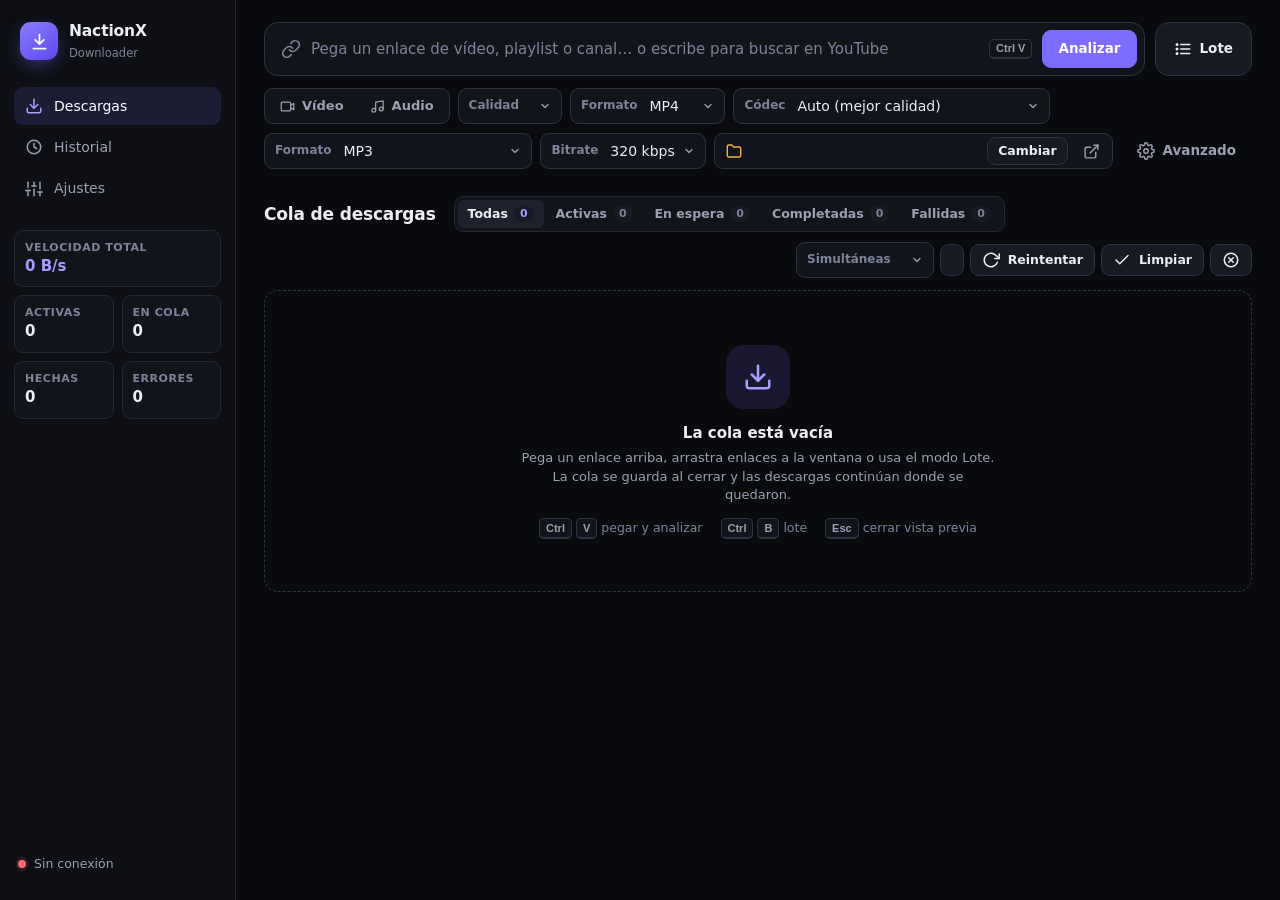
==== nactionx/web/index.html @ 04d04a54 "NactionX Downloader 1.0.0 Gestor de descargas de vídeo y audio con cola real, reintentos, recorte, r" ====
<!doctype html>
<html lang="es">
<head>
<meta charset="utf-8">
<meta name="viewport" content="width=device-width, initial-scale=1">
<title>NactionX Downloader</title>
<link rel="icon" href="icon.svg">
<link rel="stylesheet" href="app.css">
</head>
<body>
<div class="app">
  <aside class="side">
    <div class="brand">
      <div class="logo" aria-hidden="true"><svg class="i" viewBox="0 0 24 24"><path d="M12 4v11m-5-5 5 5 5-5M5 20h14"/></svg></div>
      <div><b>NactionX</b><small>Downloader</small></div>
    </div>
    <nav id="nav" aria-label="Secciones">
      <button data-view="downloads" class="active"><svg class="i" viewBox="0 0 24 24" aria-hidden="true"><path d="M21 15v4a2 2 0 0 1-2 2H5a2 2 0 0 1-2-2v-4"/><polyline points="7 10 12 15 17 10"/><line x1="12" y1="15" x2="12" y2="3"/></svg>Descargas<span class="count" id="navCount" hidden></span></button>
      <button data-view="history"><svg class="i" viewBox="0 0 24 24" aria-hidden="true"><circle cx="12" cy="12" r="9"/><polyline points="12 7 12 12 15.5 14"/></svg>Historial</button>
      <button data-view="settings"><svg class="i" viewBox="0 0 24 24" aria-hidden="true"><line x1="4" y1="21" x2="4" y2="14"/><line x1="4" y1="10" x2="4" y2="3"/><line x1="12" y1="21" x2="12" y2="12"/><line x1="12" y1="8" x2="12" y2="3"/><line x1="20" y1="21" x2="20" y2="16"/><line x1="20" y1="12" x2="20" y2="3"/><line x1="1" y1="14" x2="7" y2="14"/><line x1="9" y1="8" x2="15" y2="8"/><line x1="17" y1="16" x2="23" y2="16"/></svg>Ajustes</button>
    </nav>
    <div class="side-stats" aria-live="polite">
      <div class="stat wide"><span>Velocidad total</span><b class="tnum" id="stSpeed">0 B/s</b></div>
      <div class="stat"><span>Activas</span><b class="tnum" id="stActive">0</b></div>
      <div class="stat"><span>En cola</span><b class="tnum" id="stQueued">0</b></div>
      <div class="stat"><span>Hechas</span><b class="tnum" id="stDone">0</b></div>
      <div class="stat"><span>Errores</span><b class="tnum" id="stErr">0</b></div>
    </div>
    <div class="side-foot">
      <button class="update-pill" id="updatePill" hidden><svg class="i" viewBox="0 0 24 24" aria-hidden="true"><polyline points="23 4 23 10 17 10"/><path d="M20.49 15a9 9 0 1 1-2.12-9.36L23 10"/></svg><span id="updatePillText">Actualización del motor</span></button>
      <div class="conn" id="conn"><i class="dot"></i><span id="connText">Conectando…</span></div>
      <small id="verText"></small>
    </div>
  </aside>

  <main id="main">
    <!-- ================= DESCARGAS ================= -->
    <section class="view" id="view-downloads">
      <div class="omni">
        <div class="omnibox">
          <svg class="i" viewBox="0 0 24 24" aria-hidden="true"><path d="M10 13a5 5 0 0 0 7.54.54l3-3a5 5 0 0 0-7.07-7.07l-1.72 1.71"/><path d="M14 11a5 5 0 0 0-7.54-.54l-3 3a5 5 0 0 0 7.07 7.07l1.71-1.71"/></svg>
          <label class="sr" for="q">Enlace o búsqueda</label>
          <input id="q" autocomplete="off" spellcheck="false" placeholder="Pega un enlace de vídeo, playlist o canal… o escribe para buscar en YouTube">
          <kbd id="pasteKbd">Ctrl V</kbd>
          <button class="btn primary" id="btnAnalyze">Analizar</button>
        </div>
        <button class="btn side-b" id="btnBatch" title="Añadir muchos enlaces a la vez"><svg class="i" viewBox="0 0 24 24" aria-hidden="true"><line x1="9" y1="6" x2="21" y2="6"/><line x1="9" y1="12" x2="21" y2="12"/><line x1="9" y1="18" x2="21" y2="18"/><circle cx="4" cy="6" r="1"/><circle cx="4" cy="12" r="1"/><circle cx="4" cy="18" r="1"/></svg>Lote</button>
      </div>

      <div class="optbar">
        <div class="seg" id="modeSeg" role="group" aria-label="Tipo de descarga">
          <button data-mode="video"><svg class="i" viewBox="0 0 24 24" aria-hidden="true"><rect x="2" y="5" width="15" height="14" rx="2"/><path d="m17 10 5-3v10l-5-3"/></svg>Vídeo</button>
          <button data-mode="audio"><svg class="i" viewBox="0 0 24 24" aria-hidden="true"><path d="M9 18V5l12-2v13"/><circle cx="6" cy="18" r="3"/><circle cx="18" cy="16" r="3"/></svg>Audio</button>
        </div>
        <label class="field" data-for="video"><span>Calidad</span><select id="oQuality" data-key="quality"></select></label>
        <label class="field" data-for="video"><span>Formato</span><select id="oContainer" data-key="container">
          <option value="mp4">MP4</option><option value="mkv">MKV</option><option value="webm">WEBM</option></select></label>
        <label class="field" data-for="video"><span>Códec</span><select id="oCodec" data-key="codec">
          <option value="auto">Auto (mejor calidad)</option><option value="h264">H.264 (máxima compatibilidad)</option><option value="vp9">VP9</option><option value="av01">AV1</option></select></label>
        <label class="field" data-for="audio"><span>Formato</span><select id="oAudioFormat" data-key="audio_format">
          <option value="mp3">MP3</option><option value="m4a">M4A (AAC)</option><option value="opus">OPUS</option><option value="flac">FLAC (sin pérdida)</option><option value="wav">WAV (sin comprimir)</option><option value="original">Original (sin convertir)</option></select></label>
        <label class="field" data-for="audio" id="bitrateField"><span>Bitrate</span><select id="oBitrate" data-key="audio_bitrate">
          <option value="320">320 kbps</option><option value="256">256 kbps</option><option value="192">192 kbps</option><option value="128">128 kbps</option></select></label>
        <div class="folder" title="Carpeta de destino">
          <svg class="i" viewBox="0 0 24 24" aria-hidden="true"><path d="M22 19a2 2 0 0 1-2 2H4a2 2 0 0 1-2-2V5a2 2 0 0 1 2-2h5l2 3h9a2 2 0 0 1 2 2z"/></svg>
          <span class="path" data-folder-path></span>
          <span class="fchip" data-folder-free hidden></span>
          <span class="fchip warn" data-folder-cloud hidden></span>
          <button class="btn sm" data-pick>Cambiar</button>
          <button class="ibtn" data-openfolder title="Abrir carpeta" aria-label="Abrir carpeta de destino"><svg class="i" viewBox="0 0 24 24"><path d="M18 13v6a2 2 0 0 1-2 2H5a2 2 0 0 1-2-2V8a2 2 0 0 1 2-2h6"/><polyline points="15 3 21 3 21 9"/><line x1="10" y1="14" x2="21" y2="3"/></svg></button>
        </div>
        <button class="btn ghost" id="btnAdv" aria-expanded="false" aria-controls="adv"><svg class="i" viewBox="0 0 24 24" aria-hidden="true"><circle cx="12" cy="12" r="3"/><path d="M19.4 15a1.65 1.65 0 0 0 .33 1.82l.06.06a2 2 0 1 1-2.83 2.83l-.06-.06a1.65 1.65 0 0 0-1.82-.33 1.65 1.65 0 0 0-1 1.51V21a2 2 0 1 1-4 0v-.09A1.65 1.65 0 0 0 9 19.4a1.65 1.65 0 0 0-1.82.33l-.06.06a2 2 0 1 1-2.83-2.83l.06-.06A1.65 1.65 0 0 0 4.68 15a1.65 1.65 0 0 0-1.51-1H3a2 2 0 1 1 0-4h.09A1.65 1.65 0 0 0 4.6 9a1.65 1.65 0 0 0-.33-1.82l-.06-.06a2 2 0 1 1 2.83-2.83l.06.06A1.65 1.65 0 0 0 9 4.68a1.65 1.65 0 0 0 1-1.51V3a2 2 0 1 1 4 0v.09a1.65 1.65 0 0 0 1 1.51 1.65 1.65 0 0 0 1.82-.33l.06-.06a2 2 0 1 1 2.83 2.83l-.06.06A1.65 1.65 0 0 0 19.4 9a1.65 1.65 0 0 0 1.51 1H21a2 2 0 1 1 0 4h-.09a1.65 1.65 0 0 0-1.51 1z"/></svg>Avanzado</button>
      </div>

      <div class="card adv" id="adv" hidden>
        <div class="opt" data-for="video"><div class="lbl"><b>Subtítulos</b><small>Descargar pistas de subtítulos</small></div><label class="switch"><input type="checkbox" data-key="subtitles" aria-label="Subtítulos"><span></span></label></div>
        <div class="opt" data-for="video"><div class="lbl"><b>Idiomas</b><small>Códigos separados por coma</small></div><input type="text" data-key="sub_langs" placeholder="es,en" aria-label="Idiomas de subtítulos"></div>
        <div class="opt" data-for="video"><div class="lbl"><b>Subtítulos automáticos</b><small>Si no hay subtítulos reales</small></div><label class="switch"><input type="checkbox" data-key="auto_subs" aria-label="Subtítulos automáticos"><span></span></label></div>
        <div class="opt" data-for="video"><div class="lbl"><b>Incrustar subtítulos</b><small>Dentro del vídeo (si no, .srt aparte)</small></div><label class="switch"><input type="checkbox" data-key="embed_subs" aria-label="Incrustar subtítulos"><span></span></label></div>
        <div class="opt"><div class="lbl"><b>Carátula</b><small>Incrusta la miniatura en el archivo</small></div><label class="switch"><input type="checkbox" data-key="embed_thumbnail" aria-label="Incrustar carátula"><span></span></label></div>
        <div class="opt"><div class="lbl"><b>Metadatos y capítulos</b><small>Título, artista, fecha, capítulos</small></div><label class="switch"><input type="checkbox" data-key="embed_metadata" aria-label="Metadatos y capítulos"><span></span></label></div>
        <div class="opt"><div class="lbl"><b>SponsorBlock</b><small>Quita patrocinios y autopromoción</small></div><label class="switch"><input type="checkbox" data-key="sponsorblock" aria-label="SponsorBlock"><span></span></label></div>
        <div class="opt"><div class="lbl"><b>Subcarpeta por playlist</b><small>Agrupa cada lista en su carpeta</small></div><label class="switch"><input type="checkbox" data-key="playlist_subfolder" aria-label="Subcarpeta por playlist"><span></span></label></div>
        <div class="full">
          <div class="lbl" style="min-width:150px"><b style="font-size:13px">Nombre de archivo</b></div>
          <select id="tplPreset" aria-label="Plantilla de nombre">
            <option value="%(title)s.%(ext)s">Título</option>
            <option value="%(title)s [%(id)s].%(ext)s">Título [ID]</option>
            <option value="%(uploader)s - %(title)s.%(ext)s">Canal - Título</option>
            <option value="%(upload_date>%Y-%m-%d)s - %(title)s.%(ext)s">Fecha - Título</option>
            <option value="%(uploader)s/%(title)s.%(ext)s">Carpeta por canal / Título</option>
            <option value="custom">Personalizado…</option>
          </select>
          <input type="text" id="tplInput" spellcheck="false" aria-label="Plantilla personalizada" placeholder="%(title)s.%(ext)s">
          <button class="btn sm" id="tplSave" hidden>Guardar plantilla</button>
        </div>
      </div>

      <div class="banner warn" id="issuesBanner" hidden>
        <svg class="i" viewBox="0 0 24 24" aria-hidden="true"><path d="M10.29 3.86 1.82 18a2 2 0 0 0 1.71 3h16.94a2 2 0 0 0 1.71-3L13.71 3.86a2 2 0 0 0-3.42 0z"/><line x1="12" y1="9" x2="12" y2="13"/><line x1="12" y1="17" x2="12.01" y2="17"/></svg>
        <div class="t" id="issuesText"></div>
        <button class="btn sm" data-goto="settings">Ver motor</button>
      </div>

      <div class="banner" id="clipBanner" hidden>
        <svg class="i" viewBox="0 0 24 24" aria-hidden="true"><path d="M16 4h2a2 2 0 0 1 2 2v14a2 2 0 0 1-2 2H6a2 2 0 0 1-2-2V6a2 2 0 0 1 2-2h2"/><rect x="8" y="2" width="8" height="4" rx="1"/></svg>
        <div class="t"><b>Enlace en el portapapeles</b> <span id="clipUrl"></span></div>
        <button class="btn sm" id="clipAnalyze">Analizar</button>
        <button class="btn sm primary" id="clipAdd">Añadir directo</button>
        <button class="ibtn" id="clipClose" aria-label="Descartar"><svg class="i" viewBox="0 0 24 24"><line x1="18" y1="6" x2="6" y2="18"/><line x1="6" y1="6" x2="18" y2="18"/></svg></button>
      </div>

      <div id="preview" aria-live="polite"></div>

      <section class="queue" aria-label="Cola de descargas">
        <div class="qhead">
          <h3>Cola de descargas</h3>
          <div class="tabs" id="qTabs" role="tablist">
            <button data-f="all" class="on">Todas <i>0</i></button>
            <button data-f="active">Activas <i>0</i></button>
            <button data-f="queued">En espera <i>0</i></button>
            <button data-f="done">Completadas <i>0</i></button>
            <button data-f="error">Fallidas <i>0</i></button>
          </div>
          <div class="qactions">
            <label class="field" title="Descargas simultáneas"><span>Simultáneas</span><select data-key="concurrency" data-concurrency></select></label>
            <button class="btn sm" id="btnPauseAll"></button>
            <button class="btn sm" id="btnRetryFailed" title="Reintentar todas las fallidas y canceladas"><svg class="i" viewBox="0 0 24 24" aria-hidden="true"><polyline points="23 4 23 10 17 10"/><path d="M20.49 15a9 9 0 1 1-2.12-9.36L23 10"/></svg>Reintentar</button>
            <button class="btn sm" id="btnClearDone" title="Quitar completadas y canceladas de la lista"><svg class="i" viewBox="0 0 24 24" aria-hidden="true"><polyline points="20 6 9 17 4 12"/></svg>Limpiar</button>
            <button class="btn sm danger" id="btnCancelAll" title="Cancelar todo" aria-label="Cancelar todo"><svg class="i" viewBox="0 0 24 24"><circle cx="12" cy="12" r="9"/><line x1="15" y1="9" x2="9" y2="15"/><line x1="9" y1="9" x2="15" y2="15"/></svg></button>
          </div>
        </div>
        <div id="qList"></div>
        <div class="empty" id="qEmpty">
          <div class="ill"><svg class="i" viewBox="0 0 24 24" aria-hidden="true"><path d="M21 15v4a2 2 0 0 1-2 2H5a2 2 0 0 1-2-2v-4"/><polyline points="7 10 12 15 17 10"/><line x1="12" y1="15" x2="12" y2="3"/></svg></div>
          <b id="emptyTitle">La cola está vacía</b>
          <p id="emptyText"></p>
          <div class="keys" id="emptyKeys"></div>
        </div>
      </section>
    </section>

    <!-- ================= HISTORIAL ================= -->
    <section class="view" id="view-history" hidden>
      <div class="page-h">
        <h1>Historial</h1><span class="sub" id="hCount"></span><span class="grow"></span>
        <input id="hSearch" placeholder="Buscar en el historial…" aria-label="Buscar en el historial">
        <button class="btn danger" id="btnClearHistory"><svg class="i" viewBox="0 0 24 24" aria-hidden="true"><polyline points="3 6 5 6 21 6"/><path d="M19 6l-1 14a2 2 0 0 1-2 2H8a2 2 0 0 1-2-2L5 6"/></svg>Borrar historial</button>
      </div>
      <div class="card" id="hList" style="overflow:hidden"></div>
    </section>

    <!-- ================= AJUSTES ================= -->
    <section class="view" id="view-settings" hidden>
      <div class="page-h"><h1>Ajustes</h1></div>

      <div class="card sgroup">
        <h4>Descargas</h4>
        <div class="srow"><div class="lbl"><b>Carpeta de destino</b><small>Donde se guardan los archivos</small><div class="note" data-folder-note hidden></div></div>
          <div class="ctl"><div class="folder"><svg class="i" viewBox="0 0 24 24" aria-hidden="true"><path d="M22 19a2 2 0 0 1-2 2H4a2 2 0 0 1-2-2V5a2 2 0 0 1 2-2h5l2 3h9a2 2 0 0 1 2 2z"/></svg><span class="path" data-folder-path></span><span class="fchip" data-folder-free hidden></span><button class="btn sm" data-pick>Cambiar</button><button class="ibtn" data-openfolder title="Abrir" aria-label="Abrir carpeta de destino"><svg class="i" viewBox="0 0 24 24"><path d="M18 13v6a2 2 0 0 1-2 2H5a2 2 0 0 1-2-2V8a2 2 0 0 1 2-2h6"/><polyline points="15 3 21 3 21 9"/><line x1="10" y1="14" x2="21" y2="3"/></svg></button></div></div></div>
        <div class="srow"><div class="lbl"><b>Descargas simultáneas</b><small>Cuántos archivos se descargan a la vez; el resto espera en cola</small></div><div class="ctl"><select data-key="concurrency" data-concurrency aria-label="Descargas simultáneas"></select></div></div>
        <div class="srow"><div class="lbl"><b>Límite de velocidad</b><small>Por descarga. Útil para no saturar tu conexión</small></div><div class="ctl"><select data-key="rate_limit" aria-label="Límite de velocidad">
          <option value="">Sin límite</option><option value="500K">500 KB/s</option><option value="1M">1 MB/s</option><option value="2M">2 MB/s</option><option value="5M">5 MB/s</option><option value="10M">10 MB/s</option><option value="20M">20 MB/s</option></select></div></div>
      </div>

      <div class="card sgroup">
        <h4>Cuenta y red</h4>
        <div class="srow"><div class="lbl"><b>Cookies del navegador</b><small>Para vídeos con restricción de edad, privados o de miembros</small><div class="note" id="cookiesNote" hidden></div></div><div class="ctl"><select data-key="cookies_browser" id="oCookiesBrowser" aria-label="Navegador para cookies">
          <option value="">No usar</option><option value="firefox">Firefox (recomendado)</option><option value="chrome">Chrome</option><option value="edge">Edge</option><option value="brave">Brave</option><option value="opera">Opera</option><option value="vivaldi">Vivaldi</option><option value="safari">Safari</option></select></div></div>
        <div class="srow"><div class="lbl"><b>Archivo de cookies</b><small>Un archivo cookies.txt exportado con una extensión del navegador. Tiene prioridad sobre la opción anterior</small></div><div class="ctl"><span class="pathbox" id="cookiesFilePath">Ninguno</span><button class="btn sm" id="btnCookiesFile">Elegir archivo</button><button class="btn sm ghost" id="btnCookiesClear" hidden>Quitar</button></div></div>
        <div class="srow"><div class="lbl"><b>Proxy</b><small>Opcional. Ejemplo: http://127.0.0.1:8080 o socks5://host:1080</small></div><div class="ctl"><input type="text" class="wide" id="proxyInput" spellcheck="false" placeholder="Sin proxy" aria-label="Proxy"><button class="btn sm" id="btnProxySave">Guardar</button></div></div>
      </div>

      <div class="card sgroup">
        <h4>Comportamiento</h4>
        <div class="srow"><div class="lbl"><b>Añadir directamente al pegar</b><small>Pegar un enlace lo manda a la cola sin vista previa, con las opciones actuales</small></div><div class="ctl"><label class="switch"><input type="checkbox" data-key="auto_add" aria-label="Añadir directamente al pegar"><span></span></label></div></div>
        <div class="srow"><div class="lbl"><b>Detectar enlaces en el portapapeles</b><small>Al volver a la ventana, ofrece añadir el enlace que hayas copiado</small></div><div class="ctl"><label class="switch"><input type="checkbox" data-key="clipboard" aria-label="Detectar enlaces en el portapapeles"><span></span></label></div></div>
        <div class="srow"><div class="lbl"><b>Notificaciones</b><small>Un aviso del sistema cuando termina la cola (no uno por archivo)</small></div><div class="ctl"><label class="switch"><input type="checkbox" data-key="notify" aria-label="Notificaciones"><span></span></label></div></div>
        <div class="srow" id="shortcutsRow" hidden><div class="lbl"><b>Accesos directos</b><small>Crea accesos a NactionX Downloader en el escritorio y en el menú Inicio</small></div><div class="ctl"><button class="btn sm" id="btnShortcuts">Crear accesos directos</button></div></div>
        <div class="srow"><div class="lbl"><b>Buscar actualizaciones del motor al abrir</b><small>YouTube cambia a menudo: tener el motor al día evita errores</small></div><div class="ctl"><label class="switch"><input type="checkbox" data-key="check_updates" aria-label="Buscar actualizaciones al abrir"><span></span></label></div></div>
      </div>

      <div class="card sgroup">
        <h4>Motor y componentes</h4>
        <div class="engine" id="engineGrid"></div>
        <ul class="issues" id="engineIssues" hidden></ul>
        <div class="srow"><div class="lbl"><b>Actualización del motor</b><small id="updateText">—</small></div><div class="ctl">
          <button class="btn sm" id="btnCheckUpdate">Buscar actualizaciones</button>
          <button class="btn sm primary" id="btnInstallUpdate" hidden>Actualizar ahora</button>
          <button class="btn sm primary" id="btnRestart" hidden>Reiniciar la app</button></div></div>
        <div class="srow"><div class="lbl"><b>Registros</b><small>Si algo falla, los registros ayudan a encontrar la causa</small></div><div class="ctl"><button class="btn sm" id="btnOpenLogs">Abrir carpeta de registros</button></div></div>
      </div>

      <div class="card sgroup">
        <h4>Atajos</h4>
        <div class="kbds" id="shortcuts"></div>
      </div>

      <div class="card sgroup">
        <h4>Acerca de</h4>
        <div class="about">
          <div><b id="aboutName">NactionX Downloader</b> <span id="aboutVersion"></span></div>
          <div>Para uso personal. Descarga solo contenido que tengas derecho a guardar y respeta los términos de cada plataforma y los derechos de autor.</div>
          <div>Incluye yt-dlp (Unlicense), FFmpeg (GPL), Deno (MIT) y Python (PSF). <button class="linkbtn" id="btnNotices">Ver licencias de terceros</button></div>
          <div id="aboutData"></div>
        </div>
      </div>
    </section>
  </main>
</div>

<div class="modal-bg" id="batch" hidden>
  <div class="card modal" role="dialog" aria-modal="true" aria-labelledby="batchTitle">
    <h3 id="batchTitle">Añadir en lote</h3>
    <p>Pega todos los enlaces que quieras (uno por línea o mezclados con texto). Las playlists y los canales se expanden automáticamente. Se usan las opciones actuales.</p>
    <textarea id="batchText" spellcheck="false" aria-label="Enlaces" placeholder="https://www.youtube.com/watch?v=...&#10;https://youtu.be/...&#10;https://www.youtube.com/playlist?list=..."></textarea>
    <div class="modal-foot"><span id="batchCount">0 enlaces detectados</span>
      <button class="btn ghost" id="batchCancel">Cancelar</button>
      <button class="btn" id="batchTop">Añadir primero</button>
      <button class="btn primary" id="batchGo">Añadir a la cola</button>
    </div>
  </div>
</div>
<div class="modal-bg" id="dialog" hidden><div class="card modal" id="dialogBox" role="dialog" aria-modal="true"></div></div>
<div id="toasts" aria-live="polite"></div>
<div class="dropzone" id="dropzone" hidden>Suelta los enlaces para añadirlos</div>
<div class="offline" id="offline" hidden>Sin conexión con el motor de descargas — reintentando…</div>
<script src="app.js"></script>
</body>
</html>
---- nactionx/web/app.css ----
:root{
  --bg:#090a0e; --bg2:#0d0f14; --panel:#12141b; --panel2:#171a23; --hover:#1e222d; --line:#232733; --line2:#2e3342;
  --text:#eceef4; --muted:#9aa1b3; --dim:#7d8499;
  --accent:#7c6cff; --accent2:#a79dff; --accentbg:rgba(124,108,255,.14);
  --ok:#34d17c; --okbg:rgba(52,209,124,.12); --warn:#f4b544; --warnbg:rgba(244,181,68,.12);
  --err:#ff6b79; --errbg:rgba(255,93,109,.12); --info:#5bb0ff; --infobg:rgba(78,169,255,.12);
  --r:14px; --r2:9px;
  color-scheme:dark;
}
*{box-sizing:border-box}
html,body{height:100%}
body{margin:0;background:var(--bg);color:var(--text);font:14px/1.45 -apple-system,BlinkMacSystemFont,"Segoe UI Variable Text","Segoe UI",system-ui,sans-serif;overflow:hidden;-webkit-font-smoothing:antialiased}
button,input,select,textarea{font:inherit;color:inherit}
button{cursor:pointer}
:focus-visible{outline:2px solid var(--accent2);outline-offset:2px}
svg.i{width:18px;height:18px;flex:none;stroke:currentColor;fill:none;stroke-width:2;stroke-linecap:round;stroke-linejoin:round}
[hidden]{display:none!important}
::-webkit-scrollbar{width:10px;height:10px}
::-webkit-scrollbar-thumb{background:#262a36;border-radius:10px;border:2px solid var(--bg)}
::-webkit-scrollbar-thumb:hover{background:#343948}
::-webkit-scrollbar-track{background:transparent}
.tnum{font-variant-numeric:tabular-nums}
.sr{position:absolute;width:1px;height:1px;overflow:hidden;clip:rect(0 0 0 0)}

/* ---------- layout */
.app{display:grid;grid-template-columns:236px 1fr;height:100vh}
.side{background:var(--bg2);border-right:1px solid var(--line);display:flex;flex-direction:column;padding:18px 14px;gap:22px;min-height:0}
.brand{display:flex;align-items:center;gap:11px;padding:2px 6px}
.logo{width:38px;height:38px;border-radius:11px;background:linear-gradient(145deg,#8b7dff,#5b49f0);display:grid;place-items:center;box-shadow:0 6px 20px -6px rgba(124,108,255,.7)}
.logo svg{width:21px;height:21px;stroke:#fff}
.brand b{display:block;font-size:15.5px;letter-spacing:-.01em}
.brand small{color:var(--dim);font-size:11.5px}
nav{display:flex;flex-direction:column;gap:3px}
nav button{display:flex;align-items:center;gap:11px;padding:9px 11px;border:0;background:none;border-radius:var(--r2);color:var(--muted);text-align:left;font-weight:500}
nav button:hover{background:var(--hover);color:var(--text)}
nav button.active{background:var(--accentbg);color:#fff}
nav button.active svg{stroke:var(--accent2)}
nav .count{margin-left:auto;font-size:11.5px;background:var(--accent);color:#fff;border-radius:20px;padding:0 7px;font-weight:600;min-width:20px;text-align:center}
.side-stats{display:grid;grid-template-columns:1fr 1fr;gap:8px}
.stat{background:var(--panel);border:1px solid var(--line);border-radius:var(--r2);padding:9px 10px}
.stat span{display:block;font-size:11px;color:var(--dim);text-transform:uppercase;letter-spacing:.05em;font-weight:600}
.stat b{font-size:15px;font-weight:600}
.stat.wide{grid-column:span 2}
.stat.wide b{color:var(--accent2)}
.side-foot{margin-top:auto;display:flex;flex-direction:column;gap:9px;padding:0 4px}
.conn{display:flex;align-items:center;gap:8px;color:var(--muted);font-size:12.5px}
.dot{width:8px;height:8px;border-radius:50%;background:var(--ok);box-shadow:0 0 0 3px var(--okbg)}
.conn.off .dot{background:var(--err);box-shadow:0 0 0 3px var(--errbg)}
.side-foot small{color:var(--dim);font-size:11.5px}
.update-pill{display:flex;align-items:center;gap:8px;border:1px solid rgba(124,108,255,.45);background:var(--accentbg);color:#fff;border-radius:var(--r2);padding:8px 10px;font-size:12.5px;font-weight:600;text-align:left}
.update-pill svg{width:15px;height:15px;stroke:var(--accent2)}
main{min-width:0;min-height:0;overflow:auto}
.view{max-width:1240px;margin:0 auto;padding:22px 28px 60px}

/* ---------- controls */
.btn{display:inline-flex;align-items:center;justify-content:center;gap:8px;height:38px;padding:0 15px;border-radius:var(--r2);border:1px solid var(--line2);background:var(--panel2);font-weight:600;font-size:13.5px;white-space:nowrap;transition:background .15s,border-color .15s,transform .05s}
.btn:hover{background:var(--hover);border-color:#3a4052}
.btn:active{transform:translateY(1px)}
.btn.primary{background:var(--accent);border-color:var(--accent);color:#fff}
.btn.primary:hover{background:#8a7bff;border-color:#8a7bff}
.btn.ghost{background:transparent;border-color:transparent;color:var(--muted)}
.btn.ghost:hover{background:var(--hover);color:var(--text)}
.btn.sm{height:32px;padding:0 11px;font-size:12.5px}
.btn.lg{height:44px;padding:0 20px;font-size:14px}
.btn.danger:hover{color:var(--err);border-color:rgba(255,93,109,.4)}
.btn.danger-fill{background:#e5485a;border-color:#e5485a;color:#fff}
.btn.danger-fill:hover{background:#f05566}
.btn:disabled{opacity:.5;pointer-events:none}
.btn.on{background:var(--hover);color:var(--text)}
.ibtn{width:32px;height:32px;display:grid;place-items:center;border-radius:8px;border:0;background:transparent;color:var(--muted)}
.ibtn:hover{background:var(--hover);color:var(--text)}
.ibtn svg{width:17px;height:17px}
.ibtn.ok:hover{color:var(--ok)} .ibtn.bad:hover{color:var(--err)}
select,input[type=text],input:not([type]),textarea{background:var(--panel2);border:1px solid var(--line2);border-radius:var(--r2);outline:none;transition:border-color .15s,box-shadow .15s}
select{height:34px;padding:0 30px 0 10px;appearance:none;-webkit-appearance:none;background-image:url("data:image/svg+xml,%3Csvg xmlns='http://www.w3.org/2000/svg' width='12' height='12' viewBox='0 0 24 24' fill='none' stroke='%239aa1b3' stroke-width='2.5' stroke-linecap='round'%3E%3Cpolyline points='6 9 12 15 18 9'/%3E%3C/svg%3E");background-repeat:no-repeat;background-position:right 10px center;font-weight:500}
select option{background:#171a23}
select option:disabled{color:#5d6477}
input[type=text],input:not([type]){height:34px;padding:0 10px}
select:focus,input:focus,textarea:focus{border-color:var(--accent);box-shadow:0 0 0 3px var(--accentbg)}
.switch{position:relative;width:36px;height:20px;flex:none;display:inline-block}
.switch input{opacity:0;width:0;height:0;position:absolute}
.switch span{position:absolute;inset:0;background:#2b3040;border-radius:20px;transition:.2s;cursor:pointer}
.switch span::after{content:"";position:absolute;width:14px;height:14px;left:3px;top:3px;border-radius:50%;background:#aab0c0;transition:.2s}
.switch input:checked+span{background:var(--accent)}
.switch input:checked+span::after{transform:translateX(16px);background:#fff}
.switch input:focus-visible+span{outline:2px solid var(--accent2);outline-offset:2px}
input[type=checkbox].cb{appearance:none;-webkit-appearance:none;width:17px;height:17px;border-radius:5px;border:1.5px solid #5a6072;background:transparent;display:grid;place-items:center;cursor:pointer;flex:none;margin:0}
input[type=checkbox].cb:checked{background:var(--accent);border-color:var(--accent)}
input[type=checkbox].cb:checked::after{content:"";width:9px;height:5px;border:2px solid #fff;border-top:0;border-right:0;transform:rotate(-45deg) translate(1px,-1px)}
kbd{font:600 11px/1 -apple-system,"Segoe UI",sans-serif;color:var(--muted);border:1px solid var(--line2);border-bottom-width:2px;border-radius:5px;padding:3px 6px;background:var(--panel)}
.card{background:var(--panel);border:1px solid var(--line);border-radius:var(--r)}
.linkbtn{border:0;background:none;color:var(--accent2);font-weight:600;padding:0;display:inline-flex;align-items:center;gap:6px}
.linkbtn:hover{text-decoration:underline}
.linkbtn svg{width:15px;height:15px}

/* ---------- omnibox */
.omni{display:flex;gap:10px;align-items:stretch}
.omnibox{flex:1;display:flex;align-items:center;gap:10px;height:54px;padding:0 7px 0 16px;background:var(--panel);border:1px solid var(--line2);border-radius:var(--r);transition:border-color .15s,box-shadow .15s}
.omnibox:focus-within{border-color:var(--accent);box-shadow:0 0 0 4px var(--accentbg)}
.omnibox>svg{color:var(--dim);width:20px;height:20px}
.omnibox input{flex:1;height:100%;border:0!important;background:transparent;font-size:15px;box-shadow:none!important;padding:0;min-width:0}
.omnibox input::placeholder{color:var(--dim)}
.omni .btn.side-b{height:54px;border-radius:var(--r);padding:0 18px}
.optbar{margin-top:12px;display:flex;flex-wrap:wrap;align-items:center;gap:8px}
.seg{display:inline-flex;background:var(--panel);border:1px solid var(--line2);border-radius:var(--r2);padding:3px;gap:2px}
.seg button{display:flex;align-items:center;gap:7px;height:28px;padding:0 12px;border:0;border-radius:6px;background:transparent;color:var(--muted);font-weight:600;font-size:13px}
.seg button svg{width:15px;height:15px}
.seg button.on{background:var(--accent);color:#fff}
.field{display:inline-flex;align-items:center;background:var(--panel);border:1px solid var(--line2);border-radius:var(--r2);padding-left:10px;height:36px}
.field>span{font-size:12px;color:var(--dim);font-weight:600;margin-right:2px}
.field select{border:0;background-color:transparent;height:34px;box-shadow:none!important}
.folder{display:inline-flex;align-items:center;gap:8px;height:36px;padding:0 4px 0 11px;background:var(--panel);border:1px solid var(--line2);border-radius:var(--r2);min-width:0;max-width:520px;flex:1 1 280px}
.folder>svg{color:var(--warn);width:16px;height:16px}
.folder .path{flex:1;min-width:0;overflow:hidden;text-overflow:ellipsis;white-space:nowrap;font-size:13px;color:var(--muted);direction:rtl;text-align:left}
.folder .btn{height:28px;padding:0 10px;font-size:12.5px}
.fchip{flex:none;font-size:11px;font-weight:700;border-radius:5px;padding:1px 6px;background:var(--hover);color:var(--muted);white-space:nowrap}
.fchip.warn{background:var(--warnbg);color:var(--warn);cursor:help}
.fchip.bad{background:var(--errbg);color:var(--err);cursor:help}
.adv{margin-top:10px;padding:16px 18px;display:grid;grid-template-columns:repeat(auto-fill,minmax(250px,1fr));gap:12px 22px}
.opt{display:flex;align-items:center;gap:11px;min-height:34px}
.opt .lbl{flex:1;min-width:0}
.opt .lbl b{display:block;font-weight:600;font-size:13px}
.opt .lbl small{color:var(--dim);font-size:12px}
.opt input[type=text]{width:120px}
.adv .full{grid-column:1/-1;display:flex;gap:10px;align-items:center;flex-wrap:wrap;padding-top:10px;border-top:1px solid var(--line)}
.adv .full input{flex:1;min-width:220px;font-family:ui-monospace,Consolas,monospace;font-size:12.5px}

.banner{margin-top:12px;display:flex;align-items:center;gap:12px;padding:10px 12px 10px 16px;border-radius:var(--r);background:linear-gradient(90deg,rgba(124,108,255,.16),rgba(124,108,255,.05));border:1px solid rgba(124,108,255,.35)}
.banner>svg{color:var(--accent2)}
.banner .t{flex:1;min-width:0;overflow:hidden;text-overflow:ellipsis;white-space:nowrap;font-size:13.5px}
.banner .t span{color:var(--muted)}
.banner.warn{background:linear-gradient(90deg,var(--warnbg),rgba(244,181,68,.03));border-color:rgba(244,181,68,.35)}
.banner.warn>svg{color:var(--warn)}
.banner.warn .t{white-space:normal}

/* ---------- preview */
#preview:not(:empty){margin-top:16px}
.pv{display:grid;grid-template-columns:minmax(260px,380px) 1fr;gap:22px;padding:18px;animation:rise .25s ease}
@keyframes rise{from{opacity:0;transform:translateY(6px)}to{opacity:1;transform:none}}
.pv-media{position:relative;aspect-ratio:16/9;border-radius:11px;overflow:hidden;background:#000;align-self:start}
.pv-media img{width:100%;height:100%;object-fit:cover;display:block}
.badge-dur{position:absolute;right:8px;bottom:8px;background:rgba(0,0,0,.8);font-size:12px;font-weight:600;padding:2px 6px;border-radius:5px}
.badge-live{position:absolute;left:8px;top:8px;background:#e5485a;font-size:11px;font-weight:700;padding:2px 7px;border-radius:5px}
.pv-body{min-width:0;display:flex;flex-direction:column;gap:14px}
.pv-head{display:flex;gap:12px;align-items:flex-start}
.pv-head>div{flex:1;min-width:0}
.pv h2{margin:0;font-size:18px;line-height:1.3;letter-spacing:-.01em;font-weight:650;display:-webkit-box;-webkit-line-clamp:2;-webkit-box-orient:vertical;overflow:hidden}
.sub{color:var(--muted);font-size:13px;margin-top:4px;display:flex;flex-wrap:wrap;gap:4px 12px}
.eyebrow{font-size:11.5px;font-weight:700;letter-spacing:.07em;text-transform:uppercase;color:var(--accent2);margin-bottom:4px}
.lbl-s{font-size:11.5px;font-weight:700;letter-spacing:.06em;text-transform:uppercase;color:var(--dim);margin-bottom:-6px}
.qchips{display:flex;flex-wrap:wrap;gap:7px}
.qchip{display:flex;flex-direction:column;align-items:flex-start;padding:7px 12px;border-radius:var(--r2);border:1px solid var(--line2);background:var(--panel2);min-width:86px;text-align:left}
.qchip b{font-size:13.5px;font-weight:650;display:flex;gap:5px;align-items:center}
.qchip small{color:var(--dim);font-size:11.5px}
.qchip:hover{border-color:#454b5e}
.qchip.on{border-color:var(--accent);background:var(--accentbg)}
.qchip.on small{color:var(--accent2)}
.qchip .hdr{font-size:9.5px;font-weight:800;background:linear-gradient(90deg,#f7b733,#fc4a1a);color:#000;padding:0 4px;border-radius:3px}
.pv-row{display:flex;flex-wrap:wrap;gap:10px 18px;align-items:center}
.trim{display:inline-flex;align-items:center;gap:8px;color:var(--muted);font-size:13px}
.trim svg{width:16px;height:16px}
.trim input{width:78px;text-align:center;height:32px!important}
.pv-actions{display:flex;flex-wrap:wrap;align-items:center;gap:10px;margin-top:auto}
.pv-note{display:flex;gap:10px;align-items:flex-start;padding:10px 12px;border-radius:var(--r2);background:var(--warnbg);color:#f7cf82;font-size:13px}
.pv-note svg{color:var(--warn);margin-top:1px}
.dest{color:var(--dim);font-size:12.5px;display:flex;align-items:center;gap:6px;min-width:0}
.dest span{overflow:hidden;text-overflow:ellipsis;white-space:nowrap;max-width:360px}
.loading{padding:28px;display:flex;align-items:center;gap:16px;color:var(--muted)}
.spin{width:22px;height:22px;border:2.5px solid var(--line2);border-top-color:var(--accent);border-radius:50%;animation:sp .8s linear infinite;flex:none}
.spin.s{width:13px;height:13px;border-width:2px}
@keyframes sp{to{transform:rotate(360deg)}}
.errbox{padding:16px 18px;display:flex;gap:12px;align-items:flex-start;border-color:rgba(255,93,109,.35);background:linear-gradient(90deg,var(--errbg),transparent)}
.errbox>svg{color:var(--err);margin-top:1px}
.errbox div{flex:1}
.errbox small{color:var(--muted);display:block;margin-top:2px;word-break:break-word}
.namefield{display:flex;align-items:center;height:40px;background:var(--panel2);border:1px solid var(--line2);border-radius:var(--r2);padding:0 4px 0 12px;transition:border-color .15s,box-shadow .15s}
.namefield:focus-within{border-color:var(--accent);box-shadow:0 0 0 3px var(--accentbg)}
.namefield>svg{width:15px;height:15px;color:var(--dim);margin-right:9px}
.namefield input{flex:1;min-width:0;border:0!important;box-shadow:none!important;background:transparent;height:38px;padding:0;font-weight:500}
.namefield .ext{color:var(--dim);font-weight:600;font-size:13px;margin:0 8px 0 2px}
.namefield.custom{border-color:rgba(124,108,255,.5)}
.namefield.custom>svg{color:var(--accent2)}
.rn{display:flex;align-items:center;gap:6px;min-width:0;width:100%}
.rn input.rename{flex:1;min-width:0;height:28px;padding:0 8px;font-weight:600;font-size:13.5px}
.rn .ext{color:var(--dim);font-size:12.5px;font-weight:600;flex:none}
.cname{color:var(--accent2);font-size:11px;font-weight:700;margin-left:6px;vertical-align:1px}

.pl{padding:0;overflow:hidden;animation:rise .25s ease}
.pl-head{display:flex;gap:12px;padding:18px 18px 12px}
.pl-head>div{flex:1;min-width:0}
.pl-head h2{margin:0;font-size:18px;font-weight:650}
.pl-tools{display:flex;flex-wrap:wrap;gap:10px 16px;align-items:center;padding:10px 18px;border-top:1px solid var(--line);border-bottom:1px solid var(--line);background:var(--bg2)}
.pl-tools label{display:inline-flex;align-items:center;gap:8px;font-size:13px;color:var(--muted);cursor:pointer}
.pl-tools input[type=text]{width:220px;height:32px}
.pl-tools .grow{flex:1}
.pl-list{max-height:430px;overflow:auto}
.pl-row{display:flex;align-items:center;gap:12px;padding:7px 18px;cursor:pointer;border-bottom:1px solid rgba(35,39,51,.6)}
.pl-row:hover{background:var(--panel2)}
.pl-row .idx{width:26px;text-align:right;color:var(--dim);font-size:12px}
.pl-row img{width:96px;height:54px;border-radius:6px;object-fit:cover;background:#000;flex:none}
.pl-row .t{flex:1;min-width:0}
.pl-row .t div{white-space:nowrap;overflow:hidden;text-overflow:ellipsis;font-weight:500}
.pl-row .t small{color:var(--dim);font-size:12px}
.pl-row.off .t div{color:var(--muted)}
.pl-row .pen{opacity:0;transition:opacity .15s}
.pl-row:hover .pen,.pl-row .pen:focus-visible{opacity:1}
.pl-foot{display:flex;gap:10px;align-items:center;padding:12px 18px;background:var(--bg2);border-top:1px solid var(--line)}
.pl-foot .dest{margin-left:auto}

/* ---------- queue */
.queue{margin-top:26px}
.qhead{display:flex;flex-wrap:wrap;align-items:center;gap:10px;margin-bottom:12px}
.qhead h3{margin:0 8px 0 0;font-size:17px;font-weight:650;letter-spacing:-.01em}
.tabs{display:flex;gap:2px;background:var(--panel);border:1px solid var(--line);border-radius:var(--r2);padding:3px}
.tabs button{border:0;background:transparent;color:var(--muted);height:28px;padding:0 10px;border-radius:6px;font-weight:600;font-size:12.5px;display:flex;gap:6px;align-items:center}
.tabs button i{font-style:normal;font-size:11px;color:var(--dim);background:var(--panel2);border-radius:10px;padding:0 6px;min-width:18px}
.tabs button.on{background:var(--hover);color:var(--text)}
.tabs button.on i{color:var(--accent2)}
.qactions{margin-left:auto;display:flex;gap:6px;align-items:center;flex-wrap:wrap}
#qList{display:flex;flex-direction:column;gap:8px}
.job{display:grid;grid-template-columns:18px 132px 1fr auto;gap:14px;align-items:center;padding:10px 12px 10px 8px;background:var(--panel);border:1px solid var(--line);border-radius:var(--r);transition:border-color .15s,background .15s}
.job:hover{border-color:var(--line2)}
.job.dragging{opacity:.5;border-style:dashed;border-color:var(--accent)}
.job.st-done{background:linear-gradient(90deg,rgba(52,209,124,.04),var(--panel) 40%)}
.job.st-error{background:linear-gradient(90deg,rgba(255,93,109,.06),var(--panel) 40%)}
.grip{color:#3b4152;cursor:grab;display:grid;place-items:center;height:100%}
.grip svg{width:14px;height:14px;fill:currentColor;stroke:none}
.job:hover .grip{color:var(--dim)}
.jthumb{position:relative;width:132px;aspect-ratio:16/9;border-radius:8px;overflow:hidden;background:#05060a}
.jthumb img{width:100%;height:100%;object-fit:cover;display:block}
.jthumb .kind{position:absolute;left:5px;bottom:5px;background:rgba(0,0,0,.75);border-radius:5px;padding:2px 4px;display:grid;place-items:center}
.jthumb .kind svg{width:12px;height:12px}
.jthumb .ov{position:absolute;inset:0;display:grid;place-items:center;background:rgba(0,0,0,.45);opacity:0;transition:.15s;border:0;color:#fff}
.jthumb .ov svg{width:26px;height:26px;fill:#fff;stroke:none}
.st-done .jthumb:hover .ov,.st-done .jthumb .ov:focus-visible{opacity:1}
.jmain{min-width:0;display:flex;flex-direction:column;gap:5px}
.jtop{display:flex;align-items:center;gap:10px;min-width:0}
.jtitle{flex:1;min-width:0;font-weight:600;font-size:14px;white-space:nowrap;overflow:hidden;text-overflow:ellipsis}
.pill{flex:none;font-size:11.5px;font-weight:650;padding:2px 9px;border-radius:20px;display:inline-flex;align-items:center;gap:6px;background:var(--panel2);color:var(--muted)}
.pill.starting,.pill.downloading{background:var(--infobg);color:var(--info)}
.pill.processing{background:var(--accentbg);color:var(--accent2)}
.pill.done{background:var(--okbg);color:var(--ok)}
.pill.error{background:var(--errbg);color:var(--err)}
.pill.paused,.pill.retry{background:var(--warnbg);color:var(--warn)}
.pill.canceled{color:var(--dim)}
.jmeta{display:flex;flex-wrap:wrap;gap:4px 10px;align-items:center;font-size:12.5px;color:var(--muted);min-width:0}
.jmeta .chip{font-size:11px;font-weight:700;letter-spacing:.02em;color:var(--text);background:var(--hover);border-radius:5px;padding:1px 6px}
.jmeta .chip.accent{color:var(--accent2)}
.jmeta .ell{overflow:hidden;text-overflow:ellipsis;white-space:nowrap;max-width:300px}
.bar{height:5px;border-radius:5px;background:#1f2330;overflow:hidden;position:relative}
.bar i{position:absolute;left:0;top:0;bottom:0;border-radius:5px;background:linear-gradient(90deg,#6a5cff,#9d8fff);transition:width .5s ease}
.st-downloading .bar i{background:linear-gradient(90deg,#3d8bff,#7cc0ff)}
.st-downloading .bar i::after{content:"";position:absolute;inset:0;background:linear-gradient(90deg,transparent,rgba(255,255,255,.35),transparent);animation:shine 1.4s linear infinite}
@keyframes shine{from{transform:translateX(-100%)}to{transform:translateX(100%)}}
.st-processing .bar i{width:100%!important;background:repeating-linear-gradient(-45deg,#6a5cff 0 10px,#8578ff 10px 20px);background-size:28px 28px;animation:stripes .8s linear infinite}
@keyframes stripes{to{background-position:28px 0}}
.st-done .bar i{background:var(--ok)}
.st-error .bar i{background:var(--err)}
.st-paused .bar i{background:var(--warn)}
.st-canceled .bar i,.st-queued .bar i{background:#3a4050}
.jstats{display:flex;flex-wrap:wrap;gap:4px 16px;font-size:12.5px;color:var(--muted);min-height:18px;align-items:center}
.jstats b{color:var(--text);font-weight:600}
.jstats .err{color:var(--err);white-space:normal;word-break:break-word}
.jstats .warn{color:var(--warn)}
.jstats .phase{display:inline-flex;align-items:center;gap:7px;color:var(--accent2)}
.jstats .path{overflow:hidden;text-overflow:ellipsis;white-space:nowrap;max-width:420px;color:var(--dim)}
.jact{display:flex;gap:2px;align-items:center}
.empty{padding:54px 20px;text-align:center;color:var(--muted);border:1.5px dashed var(--line2);border-radius:var(--r)}
.empty .ill{width:64px;height:64px;margin:0 auto 14px;border-radius:18px;background:var(--accentbg);display:grid;place-items:center}
.empty .ill svg{width:30px;height:30px;color:var(--accent2)}
.empty b{display:block;color:var(--text);font-size:15px;margin-bottom:4px}
.empty p{margin:0 auto;max-width:480px;font-size:13px}
.empty .keys{margin-top:14px;display:flex;gap:18px;justify-content:center;flex-wrap:wrap;font-size:12.5px;color:var(--dim)}
.ok-t{color:var(--ok)} .err-t{color:var(--err)} .warn-t{color:var(--warn)}

/* ---------- history & settings */
.page-h{display:flex;align-items:center;gap:12px;margin-bottom:18px;flex-wrap:wrap}
.page-h h1{margin:0;font-size:24px;letter-spacing:-.02em;font-weight:700}
.page-h .grow{flex:1}
.page-h input{width:260px;height:38px}
.hrow{display:grid;grid-template-columns:112px 1fr auto;gap:14px;align-items:center;padding:9px 12px;border-bottom:1px solid var(--line)}
.hrow:last-child{border-bottom:0}
.hrow:hover{background:var(--panel2)}
.hrow img{width:112px;aspect-ratio:16/9;border-radius:7px;object-fit:cover;background:#000}
.hrow .t{min-width:0}
.hrow .t div{font-weight:600;white-space:nowrap;overflow:hidden;text-overflow:ellipsis}
.hrow .t small{color:var(--dim);font-size:12.5px;display:flex;gap:4px 12px;flex-wrap:wrap;align-items:center}
.hrow .chip{font-size:11px;font-weight:700;color:var(--text);background:var(--hover);border-radius:5px;padding:0 6px}
.sgroup{margin-bottom:18px;overflow:hidden}
.sgroup h4{margin:0;padding:14px 18px;font-size:12px;letter-spacing:.07em;text-transform:uppercase;color:var(--dim);border-bottom:1px solid var(--line);font-weight:700}
.srow{display:flex;align-items:center;gap:18px;padding:14px 18px;border-bottom:1px solid var(--line)}
.srow:last-child{border-bottom:0}
.srow .lbl{flex:1;min-width:0}
.srow .lbl b{display:block;font-weight:600}
.srow .lbl small{color:var(--muted);font-size:12.5px;display:block}
.srow .lbl .note{margin-top:6px;color:var(--warn);font-size:12.5px}
.srow .ctl{display:flex;gap:8px;align-items:center;flex-wrap:wrap;justify-content:flex-end}
.srow .folder{max-width:520px}
.srow input.wide{width:300px}
.srow .pathbox{max-width:320px;overflow:hidden;text-overflow:ellipsis;white-space:nowrap;color:var(--muted);font-size:12.5px;direction:rtl;text-align:left}
.engine{display:grid;grid-template-columns:repeat(auto-fill,minmax(210px,1fr));gap:10px;padding:16px 18px;border-bottom:1px solid var(--line)}
.engine div{background:var(--panel2);border:1px solid var(--line);border-radius:var(--r2);padding:10px 12px}
.engine span{display:block;font-size:11px;letter-spacing:.05em;text-transform:uppercase;color:var(--dim);font-weight:700}
.engine b{font-weight:600}
.engine small{color:var(--dim);margin-left:6px}
.issues{margin:0;padding:12px 18px 12px 36px;color:var(--warn);font-size:13px;border-bottom:1px solid var(--line)}
.kbds{display:grid;grid-template-columns:repeat(auto-fill,minmax(260px,1fr));gap:10px;padding:16px 18px}
.kbds div{display:flex;justify-content:space-between;align-items:center;gap:10px;color:var(--muted);font-size:13px}
.about{padding:16px 18px;color:var(--muted);font-size:13px;display:flex;flex-direction:column;gap:8px}
.about b{color:var(--text)}

/* ---------- modal, toasts, overlays */
.modal-bg{position:fixed;inset:0;background:rgba(4,5,8,.72);backdrop-filter:blur(4px);-webkit-backdrop-filter:blur(4px);display:grid;place-items:center;z-index:50;animation:fade .15s}
@keyframes fade{from{opacity:0}}
.modal{width:min(560px,92vw);max-height:86vh;padding:22px;display:flex;flex-direction:column;gap:12px;box-shadow:0 30px 80px -20px rgba(0,0,0,.8)}
.modal.wide{width:min(860px,94vw)}
.modal h3{margin:0;font-size:18px}
.modal p{margin:0;color:var(--muted);font-size:13.5px;white-space:pre-line}
.modal textarea{height:220px;padding:12px;resize:vertical;font-family:ui-monospace,Consolas,monospace;font-size:12.5px;line-height:1.6}
.modal input{width:100%}
.modal-foot{display:flex;gap:8px;align-items:center;justify-content:flex-end}
.modal-foot span{flex:1;color:var(--muted);font-size:13px}
.logview{flex:1;min-height:200px;overflow:auto;background:#07080b;border:1px solid var(--line);border-radius:var(--r2);padding:10px 12px;font:12px/1.55 ui-monospace,Consolas,monospace;white-space:pre-wrap;word-break:break-word}
.logview .warning{color:var(--warn)} .logview .error{color:var(--err)} .logview time{color:var(--dim);margin-right:8px}
.detail{background:#07080b;border:1px solid var(--line);border-radius:var(--r2);padding:10px 12px;font:12px/1.55 ui-monospace,Consolas,monospace;white-space:pre-wrap;word-break:break-word;max-height:200px;overflow:auto;color:var(--muted)}
#toasts{position:fixed;right:20px;bottom:20px;display:flex;flex-direction:column;gap:8px;z-index:60;pointer-events:none}
.toast{pointer-events:auto;min-width:260px;max-width:420px;display:flex;gap:10px;align-items:flex-start;padding:11px 14px;background:#1b1e29;border:1px solid var(--line2);border-radius:11px;box-shadow:0 14px 40px -10px rgba(0,0,0,.7);animation:tin .22s ease;font-size:13.5px}
.toast svg{margin-top:1px}
.toast.ok svg{color:var(--ok)} .toast.err svg{color:var(--err)} .toast.info svg{color:var(--accent2)}
.toast div{flex:1;min-width:0;word-break:break-word}
.toast small{display:block;color:var(--muted)}
@keyframes tin{from{opacity:0;transform:translateY(8px)}}
.dropzone{position:fixed;inset:10px;border:2px dashed var(--accent);border-radius:20px;background:rgba(124,108,255,.1);display:grid;place-items:center;z-index:70;pointer-events:none;font-size:20px;font-weight:650}
.offline{position:fixed;top:0;left:236px;right:0;background:#e5485a;color:#fff;text-align:center;padding:6px;font-size:13px;font-weight:600;z-index:40}

@media (max-width:900px){
  .app{grid-template-columns:1fr}
  .side{display:none}
  .offline{left:0}
  .pv{grid-template-columns:1fr}
  .job{grid-template-columns:18px 96px 1fr}
  .jthumb{width:96px}
  .jact{grid-column:2/-1;justify-content:flex-end}
}
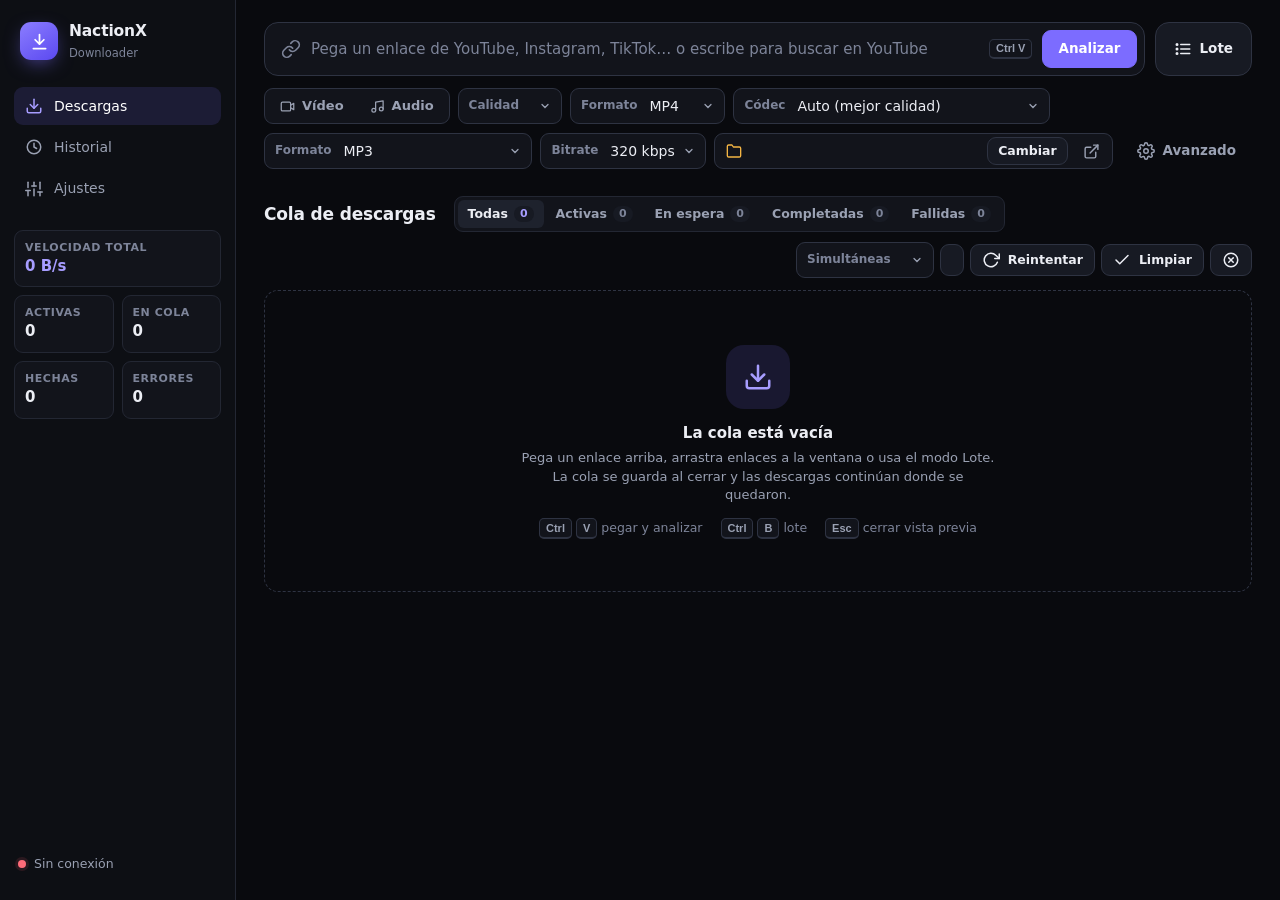
==== commit cee58e37: "Instagram y TikTok, y aviso de version nueva de la app Instagram y TikTok: - TikTok devolvia una pag" ====
--- a/nactionx/web/index.html
+++ b/nactionx/web/index.html
@@ -27,6 +27,7 @@
       <div class="stat"><span>Errores</span><b class="tnum" id="stErr">0</b></div>
     </div>
     <div class="side-foot">
+      <button class="update-pill" id="appUpdatePill" hidden><svg class="i" viewBox="0 0 24 24" aria-hidden="true"><path d="M21 15v4a2 2 0 0 1-2 2H5a2 2 0 0 1-2-2v-4"/><polyline points="7 10 12 15 17 10"/><line x1="12" y1="15" x2="12" y2="3"/></svg><span id="appUpdatePillText">Versión nueva de la app</span></button>
       <button class="update-pill" id="updatePill" hidden><svg class="i" viewBox="0 0 24 24" aria-hidden="true"><polyline points="23 4 23 10 17 10"/><path d="M20.49 15a9 9 0 1 1-2.12-9.36L23 10"/></svg><span id="updatePillText">Actualización del motor</span></button>
       <div class="conn" id="conn"><i class="dot"></i><span id="connText">Conectando…</span></div>
       <small id="verText"></small>
@@ -40,7 +41,7 @@
         <div class="omnibox">
           <svg class="i" viewBox="0 0 24 24" aria-hidden="true"><path d="M10 13a5 5 0 0 0 7.54.54l3-3a5 5 0 0 0-7.07-7.07l-1.72 1.71"/><path d="M14 11a5 5 0 0 0-7.54-.54l-3 3a5 5 0 0 0 7.07 7.07l1.71-1.71"/></svg>
           <label class="sr" for="q">Enlace o búsqueda</label>
-          <input id="q" autocomplete="off" spellcheck="false" placeholder="Pega un enlace de vídeo, playlist o canal… o escribe para buscar en YouTube">
+          <input id="q" autocomplete="off" spellcheck="false" placeholder="Pega un enlace de YouTube, Instagram, TikTok… o escribe para buscar en YouTube">
           <kbd id="pasteKbd">Ctrl V</kbd>
           <button class="btn primary" id="btnAnalyze">Analizar</button>
         </div>
@@ -96,6 +97,14 @@
         </div>
       </div>
 
+      <div class="banner" id="appUpdateBanner" hidden>
+        <svg class="i" viewBox="0 0 24 24" aria-hidden="true"><path d="M21 15v4a2 2 0 0 1-2 2H5a2 2 0 0 1-2-2v-4"/><polyline points="7 10 12 15 17 10"/><line x1="12" y1="15" x2="12" y2="3"/></svg>
+        <div class="t" id="appUpdateText"></div>
+        <button class="btn sm" data-goto="settings">Novedades</button>
+        <button class="btn sm primary" id="btnAppUpdateGet">Descargar</button>
+        <button class="ibtn" id="btnAppUpdateHide" title="Ocultar hasta la próxima versión" aria-label="Ocultar el aviso hasta la próxima versión"><svg class="i" viewBox="0 0 24 24"><line x1="18" y1="6" x2="6" y2="18"/><line x1="6" y1="6" x2="18" y2="18"/></svg></button>
+      </div>
+
       <div class="banner warn" id="issuesBanner" hidden>
         <svg class="i" viewBox="0 0 24 24" aria-hidden="true"><path d="M10.29 3.86 1.82 18a2 2 0 0 0 1.71 3h16.94a2 2 0 0 0 1.71-3L13.71 3.86a2 2 0 0 0-3.42 0z"/><line x1="12" y1="9" x2="12" y2="13"/><line x1="12" y1="17" x2="12.01" y2="17"/></svg>
         <div class="t" id="issuesText"></div>
@@ -165,7 +174,7 @@
 
       <div class="card sgroup">
         <h4>Cuenta y red</h4>
-        <div class="srow"><div class="lbl"><b>Cookies del navegador</b><small>Para vídeos con restricción de edad, privados o de miembros</small><div class="note" id="cookiesNote" hidden></div></div><div class="ctl"><select data-key="cookies_browser" id="oCookiesBrowser" aria-label="Navegador para cookies">
+        <div class="srow"><div class="lbl"><b>Cookies del navegador</b><small>Para Instagram y para vídeos con restricción de edad, privados o de miembros</small><div class="note" id="cookiesNote" hidden></div></div><div class="ctl"><select data-key="cookies_browser" id="oCookiesBrowser" aria-label="Navegador para cookies">
           <option value="">No usar</option><option value="firefox">Firefox (recomendado)</option><option value="chrome">Chrome</option><option value="edge">Edge</option><option value="brave">Brave</option><option value="opera">Opera</option><option value="vivaldi">Vivaldi</option><option value="safari">Safari</option></select></div></div>
         <div class="srow"><div class="lbl"><b>Archivo de cookies</b><small>Un archivo cookies.txt exportado con una extensión del navegador. Tiene prioridad sobre la opción anterior</small></div><div class="ctl"><span class="pathbox" id="cookiesFilePath">Ninguno</span><button class="btn sm" id="btnCookiesFile">Elegir archivo</button><button class="btn sm ghost" id="btnCookiesClear" hidden>Quitar</button></div></div>
         <div class="srow"><div class="lbl"><b>Proxy</b><small>Opcional. Ejemplo: http://127.0.0.1:8080 o socks5://host:1080</small></div><div class="ctl"><input type="text" class="wide" id="proxyInput" spellcheck="false" placeholder="Sin proxy" aria-label="Proxy"><button class="btn sm" id="btnProxySave">Guardar</button></div></div>
@@ -178,6 +187,14 @@
         <div class="srow"><div class="lbl"><b>Notificaciones</b><small>Un aviso del sistema cuando termina la cola (no uno por archivo)</small></div><div class="ctl"><label class="switch"><input type="checkbox" data-key="notify" aria-label="Notificaciones"><span></span></label></div></div>
         <div class="srow" id="shortcutsRow" hidden><div class="lbl"><b>Accesos directos</b><small>Crea accesos a NactionX Downloader en el escritorio y en el menú Inicio</small></div><div class="ctl"><button class="btn sm" id="btnShortcuts">Crear accesos directos</button></div></div>
         <div class="srow"><div class="lbl"><b>Buscar actualizaciones del motor al abrir</b><small>YouTube cambia a menudo: tener el motor al día evita errores</small></div><div class="ctl"><label class="switch"><input type="checkbox" data-key="check_updates" aria-label="Buscar actualizaciones al abrir"><span></span></label></div></div>
+        <div class="srow"><div class="lbl"><b>Avisar de versiones nuevas de la app</b><small>Comprueba en GitHub si hay una versión más reciente. No instala nada por su cuenta</small></div><div class="ctl"><label class="switch"><input type="checkbox" data-key="check_app_updates" aria-label="Avisar de versiones nuevas de la app"><span></span></label></div></div>
+      </div>
+
+      <div class="card sgroup">
+        <h4>Versión de la app</h4>
+        <div class="srow"><div class="lbl"><b id="appUpdateTitle">—</b><small id="appUpdateDetail"></small><div class="notes" id="appUpdateNotes" hidden></div></div><div class="ctl">
+          <button class="btn sm" id="btnAppUpdateCheck">Buscar ahora</button>
+          <button class="btn sm primary" id="btnAppUpdateDownload" hidden>Descargar</button></div></div>
       </div>
 
       <div class="card sgroup">
@@ -213,7 +230,7 @@
   <div class="card modal" role="dialog" aria-modal="true" aria-labelledby="batchTitle">
     <h3 id="batchTitle">Añadir en lote</h3>
     <p>Pega todos los enlaces que quieras (uno por línea o mezclados con texto). Las playlists y los canales se expanden automáticamente. Se usan las opciones actuales.</p>
-    <textarea id="batchText" spellcheck="false" aria-label="Enlaces" placeholder="https://www.youtube.com/watch?v=...&#10;https://youtu.be/...&#10;https://www.youtube.com/playlist?list=..."></textarea>
+    <textarea id="batchText" spellcheck="false" aria-label="Enlaces" placeholder="https://www.youtube.com/watch?v=...&#10;https://www.instagram.com/reel/...&#10;https://www.tiktok.com/@usuario/video/...&#10;https://www.youtube.com/playlist?list=..."></textarea>
     <div class="modal-foot"><span id="batchCount">0 enlaces detectados</span>
       <button class="btn ghost" id="batchCancel">Cancelar</button>
       <button class="btn" id="batchTop">Añadir primero</button>
--- a/nactionx/web/app.css
+++ b/nactionx/web/app.css
@@ -294,6 +294,7 @@
 .srow .lbl b{display:block;font-weight:600}
 .srow .lbl small{color:var(--muted);font-size:12.5px;display:block}
 .srow .lbl .note{margin-top:6px;color:var(--warn);font-size:12.5px}
+.srow .lbl .notes{margin-top:8px;color:var(--muted);font-size:12.5px;line-height:1.55;white-space:pre-line;max-width:70ch}
 .srow .ctl{display:flex;gap:8px;align-items:center;flex-wrap:wrap;justify-content:flex-end}
 .srow .folder{max-width:520px}
 .srow input.wide{width:300px}
